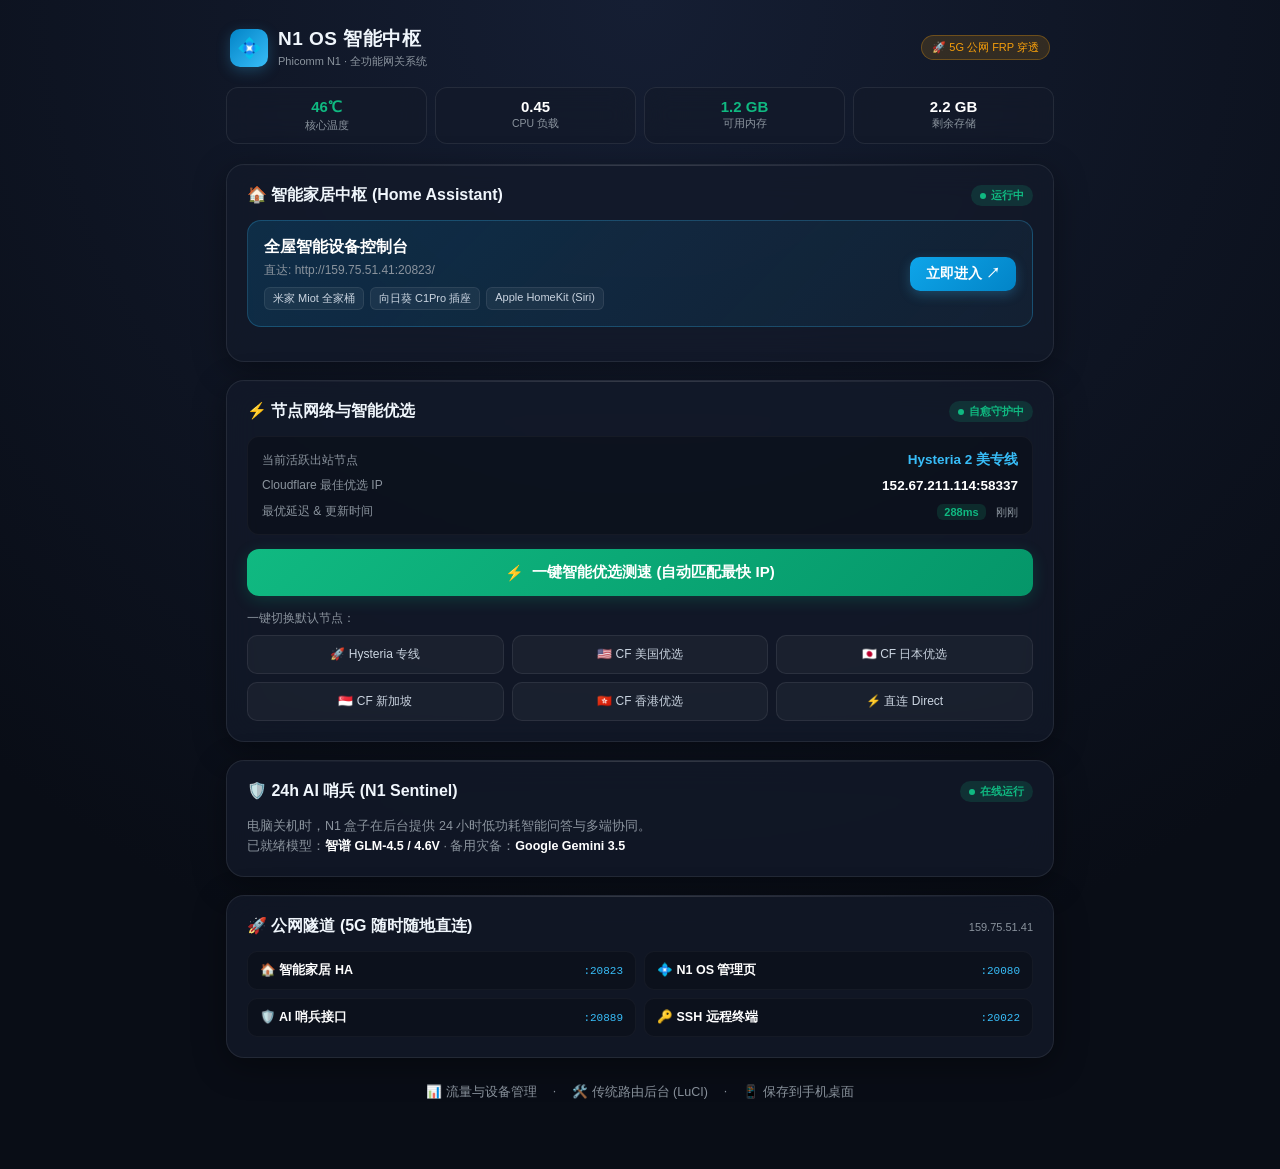
==== files/www/index.html @ 145a4ba1 "feat: init N1-SmartHub-OS custom builder with Linux 6.1 LTS" ====
<!DOCTYPE html>
<html lang="zh-CN">
<head>
<meta charset="utf-8">
<meta name="viewport" content="width=device-width, initial-scale=1, viewport-fit=cover, user-scalable=no">
<meta name="apple-mobile-web-app-capable" content="yes">
<meta name="apple-mobile-web-app-status-bar-style" content="black-translucent">
<meta name="theme-color" content="#0d1117">
<title>N1 OS · 智能中枢系统</title>
<link rel="icon" href="data:image/svg+xml,<svg xmlns='http://www.w3.org/2000/svg' viewBox='0 0 100 100'><text y='.9em' font-size='90'>💠</text></svg>">
<style>
  :root {
    --bg: #090d16;
    --card: rgba(19, 26, 42, 0.75);
    --card-border: rgba(255, 255, 255, 0.08);
    --card-hover: rgba(26, 36, 58, 0.9);
    --text: #f0f6fc;
    --sub: #8b949e;
    --accent: #38bdf8;
    --accent-glow: rgba(56, 189, 248, 0.25);
    --success: #10b981;
    --success-glow: rgba(16, 185, 129, 0.2);
    --warn: #f59e0b;
    --danger: #ef4444;
    --radius: 18px;
    --shadow: 0 8px 32px 0 rgba(0, 0, 0, 0.37);
  }

  * { box-sizing: border-box; -webkit-tap-highlight-color: transparent; }
  body {
    margin: 0; padding: 0;
    background: radial-gradient(circle at 50% 0%, #151e33 0%, var(--bg) 75%);
    color: var(--text);
    font-family: -apple-system, BlinkMacSystemFont, "Segoe UI", Roboto, "PingFang SC", "Microsoft YaHei", sans-serif;
    min-height: 100vh;
    padding-bottom: 50px;
  }

  .wrap { max-width: 860px; margin: 0 auto; padding: 18px 16px; }

  /* 顶栏 */
  header {
    display: flex; align-items: center; justify-content: space-between;
    padding: 8px 4px 18px;
  }
  .logo-box { display: flex; align-items: center; gap: 10px; }
  .logo-icon {
    width: 38px; height: 38px; border-radius: 10px;
    background: linear-gradient(135deg, #0284c7, #38bdf8);
    display: flex; align-items: center; justify-content: center;
    font-size: 20px; box-shadow: 0 4px 14px var(--accent-glow);
  }
  .logo-text h1 { font-size: 19px; font-weight: 700; margin: 0; letter-spacing: 0.5px; }
  .logo-text p { font-size: 11px; color: var(--sub); margin: 2px 0 0; }
  .net-badge {
    font-size: 11px; padding: 4px 10px; border-radius: 20px;
    background: rgba(16, 185, 129, 0.15); color: var(--success);
    border: 1px solid rgba(16, 185, 129, 0.3); font-weight: 500;
  }
  .net-badge.wan { background: rgba(245, 158, 11, 0.15); color: var(--warn); border-color: rgba(245, 158, 11, 0.3); }

  /* 状态指标条 */
  .metrics-bar {
    display: grid; grid-template-columns: repeat(4, 1fr); gap: 8px;
    margin-bottom: 20px;
  }
  .metric-card {
    background: var(--card); border: 1px solid var(--card-border);
    backdrop-filter: blur(12px); -webkit-backdrop-filter: blur(12px);
    border-radius: 12px; padding: 10px 12px; text-align: center;
  }
  .metric-val { font-size: 15px; font-weight: 700; color: #fff; margin-bottom: 2px; }
  .metric-val.green { color: var(--success); }
  .metric-lbl { font-size: 10.5px; color: var(--sub); }

  /* 卡片模块 */
  .section-card {
    background: var(--card); border: 1px solid var(--card-border);
    backdrop-filter: blur(16px); -webkit-backdrop-filter: blur(16px);
    border-radius: var(--radius); padding: 20px; margin-bottom: 18px;
    box-shadow: var(--shadow); position: relative; overflow: hidden;
  }
  .section-card::before {
    content: ''; position: absolute; top: 0; left: 0; right: 0; height: 1px;
    background: linear-gradient(90deg, transparent, rgba(255,255,255,0.15), transparent);
  }

  .card-head {
    display: flex; align-items: center; justify-content: space-between;
    margin-bottom: 14px;
  }
  .card-title {
    font-size: 16px; font-weight: 700; display: flex; align-items: center; gap: 8px; margin: 0;
  }
  .status-pill {
    font-size: 11px; padding: 3px 9px; border-radius: 20px;
    background: rgba(16, 185, 129, 0.16); color: var(--success);
    font-weight: 600; display: inline-flex; align-items: center; gap: 5px;
  }
  .dot { width: 6px; height: 6px; border-radius: 50%; background: var(--success); }
  .dot.blink { animation: pulse 1.8s infinite; }
  @keyframes pulse { 0%,100%{opacity:1;transform:scale(1)} 50%{opacity:0.4;transform:scale(0.8)} }

  /* 智能家居模块按钮 */
  .ha-hero {
    display: flex; align-items: center; justify-content: space-between;
    background: linear-gradient(135deg, rgba(2, 132, 199, 0.2), rgba(56, 189, 248, 0.05));
    border: 1px solid rgba(56, 189, 248, 0.25); border-radius: 14px;
    padding: 16px; margin: 12px 0 14px; text-decoration: none; color: inherit;
    transition: all 0.25s ease;
  }
  .ha-hero:active { transform: scale(0.985); }
  .ha-hero-info h3 { margin: 0 0 4px; font-size: 16px; color: #fff; }
  .ha-hero-info p { margin: 0; font-size: 12px; color: var(--sub); }
  .ha-btn {
    background: linear-gradient(135deg, #0ea5e9, #0284c7);
    color: #fff; font-size: 13.5px; font-weight: 600;
    padding: 8px 16px; border-radius: 10px; display: inline-flex;
    align-items: center; gap: 6px; box-shadow: 0 4px 12px var(--accent-glow);
  }
  .badges-row { display: flex; flex-wrap: wrap; gap: 6px; margin-top: 8px; }
  .eco-badge {
    font-size: 11px; background: rgba(255,255,255,0.05); border: 1px solid rgba(255,255,255,0.08);
    padding: 3px 8px; border-radius: 6px; color: #cbd5e1;
  }

  /* 节点优化模块 */
  .node-status-box {
    background: rgba(0,0,0,0.25); border-radius: 12px; padding: 14px;
    margin-bottom: 14px; border: 1px solid rgba(255,255,255,0.04);
  }
  .node-row { display: flex; justify-content: space-between; align-items: center; margin-bottom: 8px; }
  .node-row:last-child { margin-bottom: 0; }
  .node-label { font-size: 12px; color: var(--sub); }
  .node-val { font-size: 13.5px; font-weight: 600; color: #fff; }
  .node-val.accent { color: var(--accent); }
  .latency-tag {
    font-size: 11px; padding: 2px 7px; border-radius: 6px;
    background: rgba(16, 185, 129, 0.15); color: var(--success); font-weight: 700;
  }

  /* 一键优选测速大按钮 */
  .optimize-btn {
    width: 100%; border: 0; cursor: pointer;
    background: linear-gradient(135deg, #10b981, #059669);
    color: #fff; font-size: 15px; font-weight: 700;
    padding: 14px; border-radius: 12px; display: flex;
    align-items: center; justify-content: center; gap: 8px;
    box-shadow: 0 4px 16px var(--success-glow);
    transition: all 0.2s ease;
  }
  .optimize-btn:active { transform: scale(0.985); }
  .optimize-btn.loading {
    background: linear-gradient(135deg, #64748b, #475569);
    pointer-events: none; opacity: 0.85;
  }

  /* 节点快速切换栏 */
  .node-pills-title { font-size: 12px; color: var(--sub); margin: 14px 0 8px; }
  .node-pills { display: grid; grid-template-columns: repeat(3, 1fr); gap: 8px; }
  @media (max-width: 500px) { .node-pills { grid-template-columns: repeat(2, 1fr); } }
  .pill-btn {
    background: rgba(255,255,255,0.04); border: 1px solid rgba(255,255,255,0.08);
    color: #cbd5e1; border-radius: 10px; padding: 10px 8px; font-size: 12px;
    text-align: center; cursor: pointer; transition: all 0.2s ease; font-weight: 500;
  }
  .pill-btn:active { transform: scale(0.96); }
  .pill-btn.active {
    background: rgba(56, 189, 248, 0.15); border-color: var(--accent);
    color: #fff; font-weight: 700; box-shadow: 0 0 12px var(--accent-glow);
  }

  /* 公网穿透一览 */
  .tunnel-grid { display: grid; grid-template-columns: repeat(2, 1fr); gap: 8px; margin-top: 10px; }
  .tunnel-item {
    background: rgba(0,0,0,0.2); border-radius: 10px; padding: 10px 12px;
    border: 1px solid rgba(255,255,255,0.04); display: flex; justify-content: space-between; align-items: center;
  }
  .tunnel-name { font-size: 12.5px; font-weight: 600; color: #fff; }
  .tunnel-port { font-size: 11px; color: var(--accent); font-family: monospace; }

  /* 底部快速通道 */
  .footer-links {
    display: flex; justify-content: center; gap: 16px; margin-top: 26px;
    font-size: 12.5px; color: var(--sub);
  }
  .footer-links a { color: var(--sub); text-decoration: none; }
  .footer-links a:hover { color: var(--text); }

  /* 悬浮 Toast 提示 */
  #toast {
    position: fixed; bottom: 24px; left: 50%; transform: translateX(-50%);
    background: rgba(15, 23, 42, 0.95); border: 1px solid var(--accent);
    color: #fff; padding: 10px 20px; border-radius: 20px; font-size: 13px;
    box-shadow: 0 8px 24px rgba(0,0,0,0.5); display: none; z-index: 9999;
    backdrop-filter: blur(10px); text-align: center; max-width: 90%;
  }
</style>
</head>
<body>
<div class="wrap">
  <!-- 顶栏 -->
  <header>
    <div class="logo-box">
      <div class="logo-icon">💠</div>
      <div class="logo-text">
        <h1>N1 OS 智能中枢</h1>
        <p>Phicomm N1 · 全功能网关系统</p>
      </div>
    </div>
    <span class="net-badge" id="netBadge">检测网络…</span>
  </header>

  <!-- 硬件健康监控条 -->
  <div class="metrics-bar">
    <div class="metric-card">
      <div class="metric-val green" id="tempVal">46℃</div>
      <div class="metric-lbl">核心温度</div>
    </div>
    <div class="metric-card">
      <div class="metric-val" id="loadVal">0.45</div>
      <div class="metric-lbl">CPU 负载</div>
    </div>
    <div class="metric-card">
      <div class="metric-val green" id="memVal">1.2 GB</div>
      <div class="metric-lbl">可用内存</div>
    </div>
    <div class="metric-card">
      <div class="metric-val" id="storageVal">2.2 GB</div>
      <div class="metric-lbl">剩余存储</div>
    </div>
  </div>

  <!-- 模块 1：智能家居控制中心 -->
  <div class="section-card">
    <div class="card-head">
      <h2 class="card-title">🏠 智能家居中枢 (Home Assistant)</h2>
      <span class="status-pill"><span class="dot blink"></span>运行中</span>
    </div>
    
    <a id="haLaunchLink" href="#" target="_blank" class="ha-hero">
      <div class="ha-hero-info">
        <h3>全屋智能设备控制台</h3>
        <p id="haUrlSubtitle">点击在新标签页全屏独立打开 ↗</p>
        <div class="badges-row">
          <span class="eco-badge">米家 Miot 全家桶</span>
          <span class="eco-badge">向日葵 C1Pro 插座</span>
          <span class="eco-badge">Apple HomeKit (Siri)</span>
        </div>
      </div>
      <div class="ha-btn">立即进入 ↗</div>
    </a>
  </div>

  <!-- 模块 2：节点网络与全自动优选 -->
  <div class="section-card">
    <div class="card-head">
      <h2 class="card-title">⚡ 节点网络与智能优选</h2>
      <span class="status-pill"><span class="dot blink"></span>自愈守护中</span>
    </div>

    <div class="node-status-box">
      <div class="node-row">
        <span class="node-label">当前活跃出站节点</span>
        <span class="node-val accent" id="curDefaultNode">Hysteria 2 美专线</span>
      </div>
      <div class="node-row">
        <span class="node-label">Cloudflare 最佳优选 IP</span>
        <span class="node-val" id="curCfBest">152.67.211.114:58337</span>
      </div>
      <div class="node-row">
        <span class="node-label">最优延迟 & 更新时间</span>
        <span>
          <span class="latency-tag" id="curLatency">288ms</span>
          <span style="font-size:11px;color:var(--sub);margin-left:6px;" id="curCfTime">刚刚</span>
        </span>
      </div>
    </div>

    <!-- 手机一键优选大按钮 -->
    <button class="optimize-btn" id="btnOptimize" onclick="triggerOptimization()">
      <span>⚡</span> 一键智能优选测速 (自动匹配最快 IP)
    </button>

    <!-- 节点一键切换药丸 -->
    <div class="node-pills-title">一键切换默认节点：</div>
    <div class="node-pills">
      <div class="pill-btn" data-node="hysteria" onclick="switchNode('hysteria')">🚀 Hysteria 专线</div>
      <div class="pill-btn" data-node="cf-us" onclick="switchNode('cf-us')">🇺🇸 CF 美国优选</div>
      <div class="pill-btn" data-node="cf-jp" onclick="switchNode('cf-jp')">🇯🇵 CF 日本优选</div>
      <div class="pill-btn" data-node="cf-sg" onclick="switchNode('cf-sg')">🇸🇬 CF 新加坡</div>
      <div class="pill-btn" data-node="cf-hk" onclick="switchNode('cf-hk')">🇭🇰 CF 香港优选</div>
      <div class="pill-btn" data-node="direct" onclick="switchNode('direct')">⚡ 直连 Direct</div>
    </div>
  </div>

  <!-- 模块 3：24h 智能大脑 (AI 哨兵) -->
  <div class="section-card">
    <div class="card-head">
      <h2 class="card-title">🛡️ 24h AI 哨兵 (N1 Sentinel)</h2>
      <span class="status-pill"><span class="dot"></span>在线运行</span>
    </div>
    <div style="font-size:12.5px;color:var(--sub);line-height:1.6;">
      电脑关机时，N1 盒子在后台提供 24 小时低功耗智能问答与多端协同。<br>
      已就绪模型：<strong style="color:#fff;">智谱 GLM-4.5 / 4.6V</strong> · 备用灾备：<strong style="color:#fff;">Google Gemini 3.5</strong>
    </div>
  </div>

  <!-- 模块 4：远程穿透隧道一览 -->
  <div class="section-card">
    <div class="card-head">
      <h2 class="card-title">🚀 公网隧道 (5G 随时随地直连)</h2>
      <span style="font-size:11px;color:var(--sub);" id="frpHostText">159.75.51.41</span>
    </div>
    <div class="tunnel-grid">
      <div class="tunnel-item">
        <span class="tunnel-name">🏠 智能家居 HA</span>
        <span class="tunnel-port">:20823</span>
      </div>
      <div class="tunnel-item">
        <span class="tunnel-name">💠 N1 OS 管理页</span>
        <span class="tunnel-port">:20080</span>
      </div>
      <div class="tunnel-item">
        <span class="tunnel-name">🛡️ AI 哨兵接口</span>
        <span class="tunnel-port">:20889</span>
      </div>
      <div class="tunnel-item">
        <span class="tunnel-name">🔑 SSH 远程终端</span>
        <span class="tunnel-port">:20022</span>
      </div>
    </div>
  </div>

  <!-- 底部管理导航 -->
  <div class="footer-links">
    <a href="/proxy-panel.html">📊 流量与设备管理</a>
    <span>·</span>
    <a href="/cgi-bin/luci/" target="_blank">🛠️ 传统路由后台 (LuCI)</a>
    <span>·</span>
    <a href="javascript:showAddHomeScreenTip()">📱 保存到手机桌面</a>
  </div>
</div>

<div id="toast"></div>

<script>
var TOKEN = '';
try { TOKEN = localStorage.getItem('n1_token') || 'd1d20aec7451ab4ebbfb1e6dfe11f22b'; } catch(e){}

var isLan = /^(192\.168\.|10\.|172\.(1[6-9]|2[0-9]|3[01])\.|127\.)/.test(location.hostname);

function showToast(msg, dur) {
  var t = document.getElementById('toast');
  t.innerHTML = msg; t.style.display = 'block';
  setTimeout(function(){ t.style.display = 'none'; }, dur || 2800);
}

function showAddHomeScreenTip() {
  showToast('📱 点击手机浏览器底部的【分享/菜单】图标，选择【添加到主屏幕】，即可像 App 一样全屏使用 N1 OS！', 4500);
}

// 适配内外网 HA 地址
function updateHaLinks() {
  var haUrl = '';
  if (isLan) {
    haUrl = 'http://' + location.hostname + ':8123/';
  } else {
    haUrl = 'http://159.75.51.41:20823/';
  }
  var link = document.getElementById('haLaunchLink');
  var sub = document.getElementById('haUrlSubtitle');
  if (link) link.href = haUrl;
  if (sub) sub.textContent = '直达: ' + haUrl;

  var b = document.getElementById('netBadge');
  b.textContent = isLan ? '🏠 局域网高速直连' : '🚀 5G 公网 FRP 穿透';
  b.className = 'net-badge' + (isLan ? '' : ' wan');
}

// 刷新状态数据
function refreshStatus() {
  fetch('/cgi-bin/n1-status?token=' + encodeURIComponent(TOKEN) + '&_=' + Date.now())
  .then(function(r){ return r.json(); })
  .then(function(d){
    if (d.sys) {
      if (d.sys.temp_c) document.getElementById('tempVal').textContent = d.sys.temp_c + '℃';
      if (d.sys.load1) document.getElementById('loadVal').textContent = d.sys.load1;
      if (d.sys.mem_avail_mb) {
        var gb = (d.sys.mem_avail_mb / 1024).toFixed(1);
        document.getElementById('memVal').textContent = gb + ' GB';
      }
    }
    if (d.proxy) {
      var cfInfo = d.proxy.cf_ip || '';
      if (cfInfo) document.getElementById('curCfBest').textContent = cfInfo;
      if (d.proxy.cf_ms) document.getElementById('curLatency').textContent = d.proxy.cf_ms + 'ms';
      if (d.proxy.cf_ts) document.getElementById('curCfTime').textContent = d.proxy.cf_ts.split('_')[1] || d.proxy.cf_ts;
      if (d.proxy.out) {
        var nodeNameMap = {
          'hysteria': '🚀 Hysteria 2 美专线',
          'cf-us': '🇺🇸 CF 美国优选',
          'cf-jp': '🇯🇵 CF 日本优选',
          'cf-sg': '🇸🇬 CF 新加坡',
          'cf-hk': '🇭🇰 CF 香港优选',
          'direct': '⚡ 直连 Direct'
        };
        var name = nodeNameMap[d.proxy.out] || d.proxy.out;
        document.getElementById('curDefaultNode').textContent = name;
        updatePills(d.proxy.out);
      }
    }
  }).catch(function(){});
}

function updatePills(activeNode) {
  var pills = document.querySelectorAll('.pill-btn');
  pills.forEach(function(p){
    if (p.getAttribute('data-node') === activeNode) {
      p.classList.add('active');
    } else {
      p.classList.remove('active');
    }
  });
}

// 一键智能优选测速
function triggerOptimization() {
  var btn = document.getElementById('btnOptimize');
  btn.classList.add('loading');
  btn.innerHTML = '<span>⏳</span> 正在多线程并发测速与优选最优 IP...';
  showToast('⚡ 正在探测 16+ Cloudflare 优质节点，请稍候约 5 秒...', 4000);

  fetch('/cgi-bin/proxy-ctl?action=cf_update&token=' + encodeURIComponent(TOKEN), {method:'POST'})
  .then(function(r){ return r.json(); })
  .then(function(res){
    btn.classList.remove('loading');
    btn.innerHTML = '<span>⚡</span> 一键智能优选测速 (自动匹配最快 IP)';
    showToast('✅ 优选完成！' + (res.msg || '已切换至最佳低延迟 IP'), 3500);
    setTimeout(refreshStatus, 1500);
  }).catch(function(){
    btn.classList.remove('loading');
    btn.innerHTML = '<span>⚡</span> 一键智能优选测速 (自动匹配最快 IP)';
    showToast('⚠️ 优选任务已在后台执行', 2500);
  });
}

// 一键切换节点
function switchNode(nodeName) {
  showToast('正在切换节点至 ' + nodeName + '...', 1800);
  fetch('/cgi-bin/proxy-ctl?action=node&ip=default&node=' + encodeURIComponent(nodeName) + '&token=' + encodeURIComponent(TOKEN), {method:'POST'})
  .then(function(r){ return r.json(); })
  .then(function(res){
    if (res.ok) {
      showToast('✅ 节点切换成功！已应用至全局出站', 2500);
      updatePills(nodeName);
      setTimeout(refreshStatus, 1200);
    } else {
      showToast('❌ 切换失败: ' + (res.msg||'未知错误'), 3000);
    }
  }).catch(function(){
    showToast('⚠️ 指令已提交', 2000);
  });
}

updateHaLinks();
refreshStatus();
setInterval(refreshStatus, 10000);
</script>
</body>
</html>
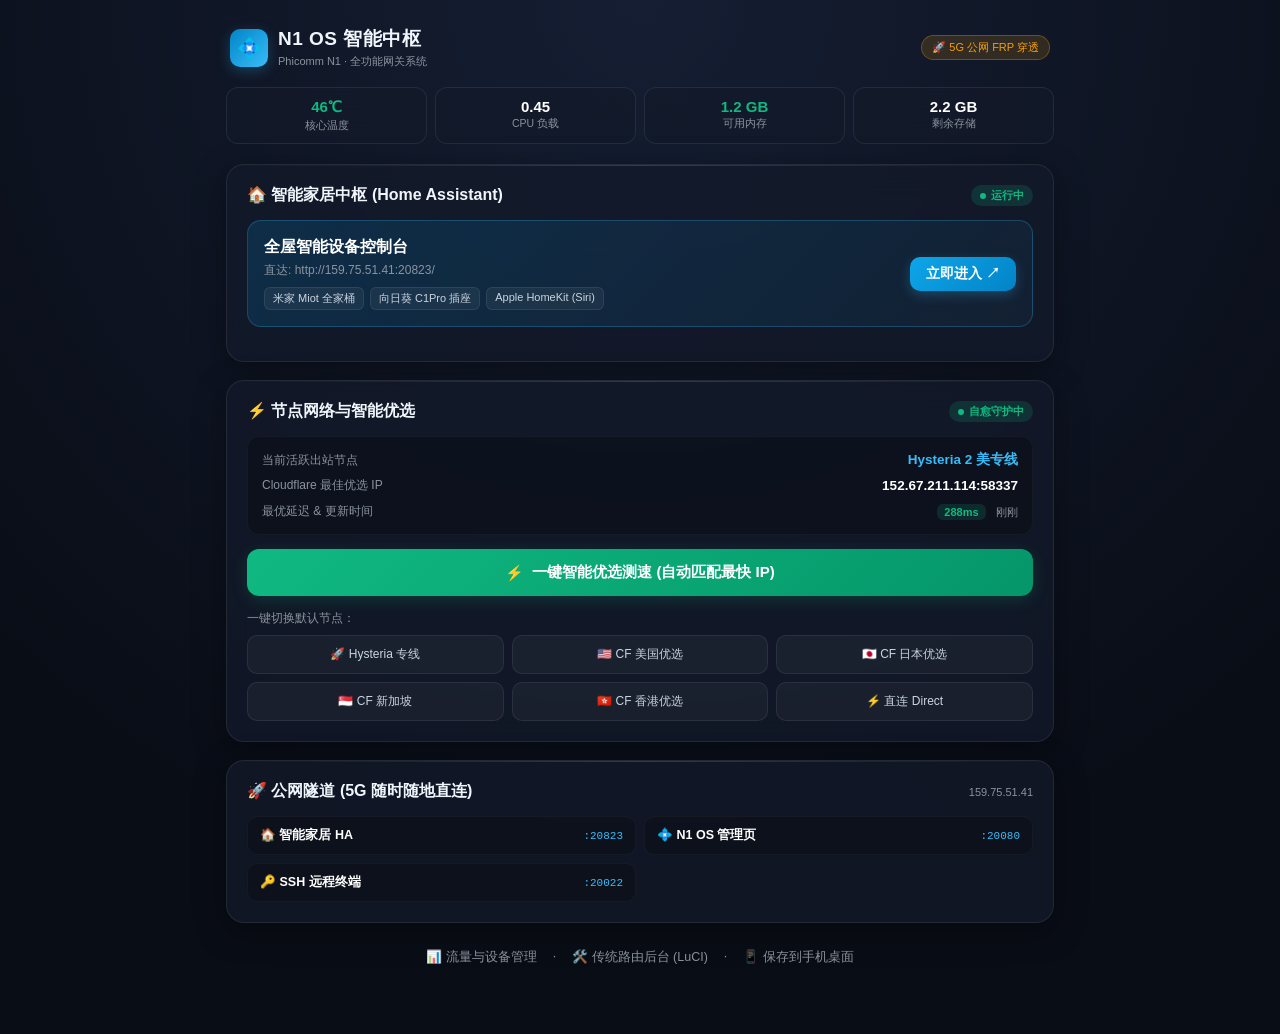
==== commit 04955553: "refactor: remove AI sentinel daemon, card, and frp tunnel for a pure lightweight system" ====
--- a/files/www/index.html
+++ b/files/www/index.html
@@ -294,19 +294,9 @@
     </div>
   </div>
 
-  <!-- 模块 3：24h 智能大脑 (AI 哨兵) -->
-  <div class="section-card">
-    <div class="card-head">
-      <h2 class="card-title">🛡️ 24h AI 哨兵 (N1 Sentinel)</h2>
-      <span class="status-pill"><span class="dot"></span>在线运行</span>
-    </div>
-    <div style="font-size:12.5px;color:var(--sub);line-height:1.6;">
-      电脑关机时，N1 盒子在后台提供 24 小时低功耗智能问答与多端协同。<br>
-      已就绪模型：<strong style="color:#fff;">智谱 GLM-4.5 / 4.6V</strong> · 备用灾备：<strong style="color:#fff;">Google Gemini 3.5</strong>
-    </div>
-  </div>
-
-  <!-- 模块 4：远程穿透隧道一览 -->
+
+
+  <!-- 模块 3：远程穿透隧道一览 -->
   <div class="section-card">
     <div class="card-head">
       <h2 class="card-title">🚀 公网隧道 (5G 随时随地直连)</h2>
@@ -320,10 +310,6 @@
       <div class="tunnel-item">
         <span class="tunnel-name">💠 N1 OS 管理页</span>
         <span class="tunnel-port">:20080</span>
-      </div>
-      <div class="tunnel-item">
-        <span class="tunnel-name">🛡️ AI 哨兵接口</span>
-        <span class="tunnel-port">:20889</span>
       </div>
       <div class="tunnel-item">
         <span class="tunnel-name">🔑 SSH 远程终端</span>
